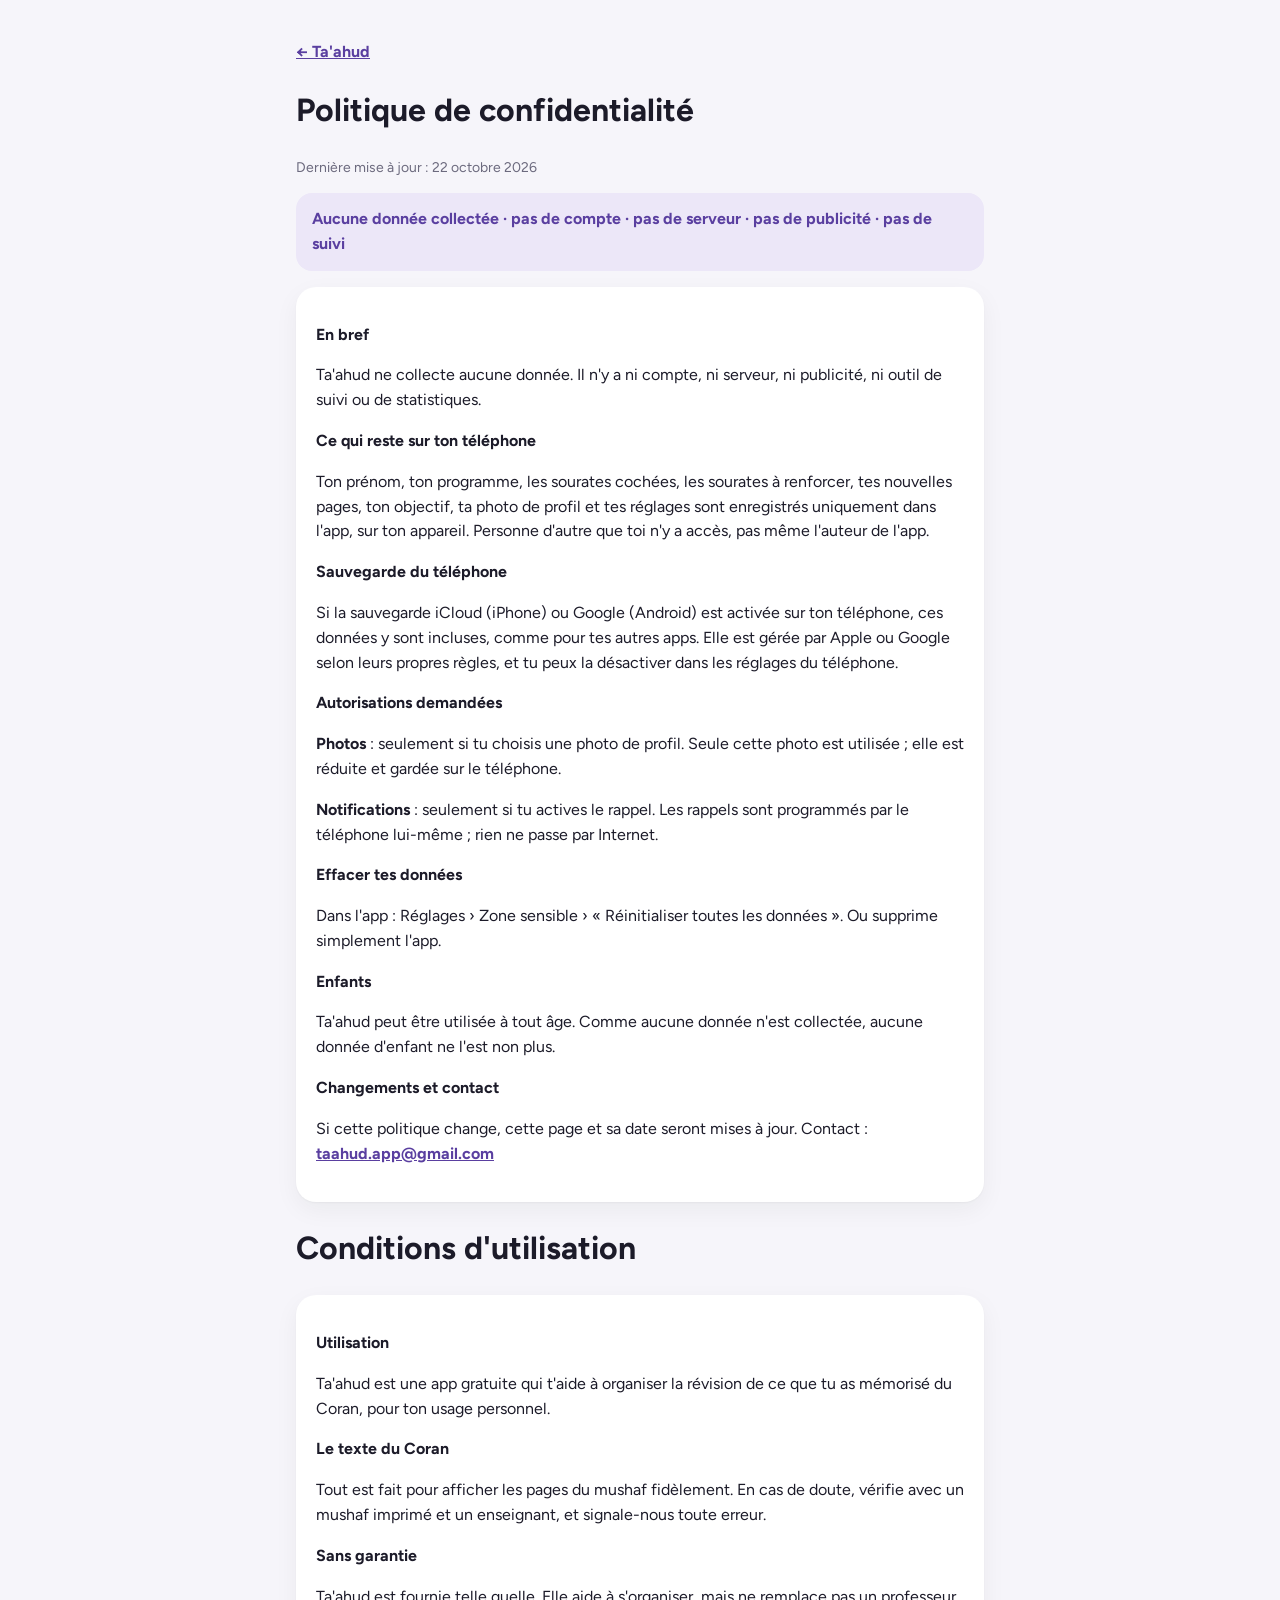
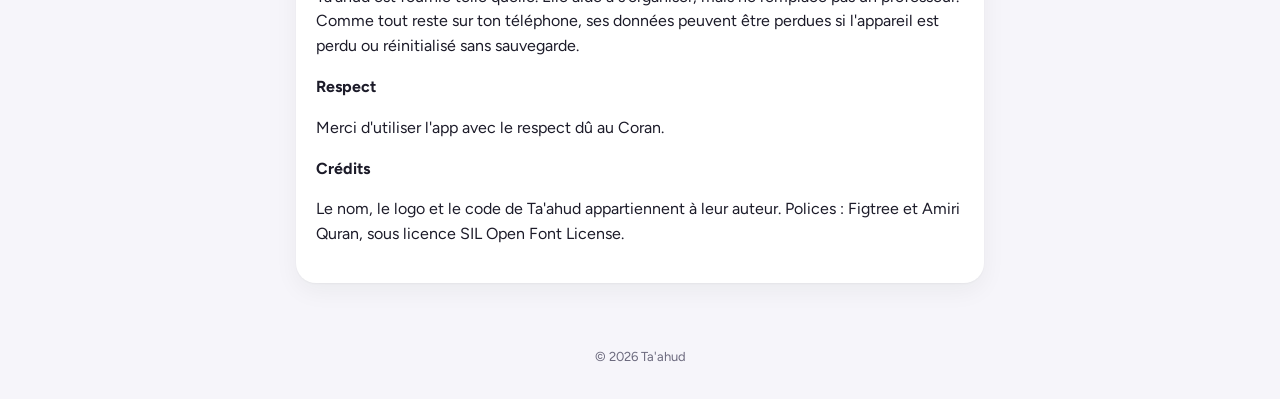
==== confidentialite.html @ e8c83689 "Create confidentialite.html" ====
<!doctype html>
<html lang="fr">
<head>
<meta charset="utf-8">
<meta name="viewport" content="width=device-width, initial-scale=1">
<title>Confidentialité – Ta'ahud</title>
<link rel="icon" href="data:image/svg+xml,%3Csvg%20width%3D%2264%22%20height%3D%2264%22%20viewBox%3D%220%200%201024%201024%22%3E%3Cdefs%3E%3ClinearGradient%20id%3D%22g%22%20x1%3D%220%22%20y1%3D%220%22%20x2%3D%221%22%20y2%3D%221%22%3E%3Cstop%20offset%3D%220%22%20stop-color%3D%22%230D1B33%22%2F%3E%3Cstop%20offset%3D%221%22%20stop-color%3D%22%235A3FA0%22%2F%3E%3C%2FlinearGradient%3E%3C%2Fdefs%3E%3Crect%20width%3D%221024%22%20height%3D%221024%22%20rx%3D%22224%22%20fill%3D%22url(%23g)%22%2F%3E%3Crect%20x%3D%22452%22%20y%3D%22230%22%20width%3D%22120%22%20height%3D%22110%22%20rx%3D%2240%22%20fill%3D%22%23F2C86B%22%2F%3E%3Crect%20x%3D%22362%22%20y%3D%22400%22%20width%3D%22300%22%20height%3D%22110%22%20rx%3D%2240%22%20fill%3D%22%23fff%22%20fill-opacity%3D%22.85%22%2F%3E%3Crect%20x%3D%22262%22%20y%3D%22570%22%20width%3D%22500%22%20height%3D%22110%22%20rx%3D%2240%22%20fill%3D%22%23fff%22%20fill-opacity%3D%22.65%22%2F%3E%3Crect%20x%3D%22172%22%20y%3D%22740%22%20width%3D%22680%22%20height%3D%2270%22%20rx%3D%2235%22%20fill%3D%22%23fff%22%20fill-opacity%3D%22.4%22%2F%3E%3C%2Fsvg%3E">
<link rel="preconnect" href="https://fonts.googleapis.com">
<link href="https://fonts.googleapis.com/css2?family=Figtree:wght@400;700;800&display=swap" rel="stylesheet">
<link rel="stylesheet" href="style.css">
</head>
<body>
<main>
  <p><a href="index.html">← Ta'ahud</a></p>
  <h1>Politique de confidentialité</h1>
  <p class="muted">Dernière mise à jour : 22 octobre 2026</p>
  <div class="badge">Aucune donnée collectée · pas de compte · pas de serveur · pas de publicité · pas de suivi</div>

  <div class="card">
    <h3>En bref</h3>
    <p>Ta'ahud ne collecte aucune donnée. Il n'y a ni compte, ni serveur, ni publicité, ni outil de suivi ou de statistiques.</p>
    <h3>Ce qui reste sur ton téléphone</h3>
    <p>Ton prénom, ton programme, les sourates cochées, les sourates à renforcer, tes nouvelles pages, ton objectif, ta photo de profil et tes réglages sont enregistrés uniquement dans l'app, sur ton appareil. Personne d'autre que toi n'y a accès, pas même l'auteur de l'app.</p>
    <h3>Sauvegarde du téléphone</h3>
    <p>Si la sauvegarde iCloud (iPhone) ou Google (Android) est activée sur ton téléphone, ces données y sont incluses, comme pour tes autres apps. Elle est gérée par Apple ou Google selon leurs propres règles, et tu peux la désactiver dans les réglages du téléphone.</p>
    <h3>Autorisations demandées</h3>
    <p><b>Photos</b> : seulement si tu choisis une photo de profil. Seule cette photo est utilisée ; elle est réduite et gardée sur le téléphone.</p>
    <p><b>Notifications</b> : seulement si tu actives le rappel. Les rappels sont programmés par le téléphone lui-même ; rien ne passe par Internet.</p>
    <h3>Effacer tes données</h3>
    <p>Dans l'app : Réglages › Zone sensible › « Réinitialiser toutes les données ». Ou supprime simplement l'app.</p>
    <h3>Enfants</h3>
    <p>Ta'ahud peut être utilisée à tout âge. Comme aucune donnée n'est collectée, aucune donnée d'enfant ne l'est non plus.</p>
    <h3>Changements et contact</h3>
    <p>Si cette politique change, cette page et sa date seront mises à jour. Contact : <a href="mailto:taahud.app@gmail.com">taahud.app@gmail.com</a></p>
  </div>

  <h1>Conditions d'utilisation</h1>
  <div class="card">
    <h3>Utilisation</h3>
    <p>Ta'ahud est une app gratuite qui t'aide à organiser la révision de ce que tu as mémorisé du Coran, pour ton usage personnel.</p>
    <h3>Le texte du Coran</h3>
    <p>Tout est fait pour afficher les pages du mushaf fidèlement. En cas de doute, vérifie avec un mushaf imprimé et un enseignant, et signale-nous toute erreur.</p>
    <h3>Sans garantie</h3>
    <p>Ta'ahud est fournie telle quelle. Elle aide à s'organiser, mais ne remplace pas un professeur. Comme tout reste sur ton téléphone, ses données peuvent être perdues si l'appareil est perdu ou réinitialisé sans sauvegarde.</p>
    <h3>Respect</h3>
    <p>Merci d'utiliser l'app avec le respect dû au Coran.</p>
    <h3>Crédits</h3>
    <p>Le nom, le logo et le code de Ta'ahud appartiennent à leur auteur. Polices : Figtree et Amiri Quran, sous licence SIL Open Font License.</p>
  </div>
</main>
<footer>© 2026 Ta'ahud</footer>
</body>
</html>
---- style.css ----
:root{--paper:#F6F5FA;--card:#fff;--ink:#1C1B29;--muted:#6C6A7E;--line:#E4E1EE;--acc:#5A3FA0;--acc-soft:#ECE7F8;--gold:#F2C86B}
@media (prefers-color-scheme:dark){:root{--paper:#100F17;--card:#1B1A26;--ink:#ECEBF3;--muted:#9C99AE;--line:#2D2B3B;--acc:#B6A2F2;--acc-soft:#2C2547}}
*{box-sizing:border-box}
body{margin:0;background:var(--paper);color:var(--ink);font-family:Figtree,system-ui,-apple-system,"Segoe UI",sans-serif;font-size:16px;line-height:1.55}
.hero{background:linear-gradient(135deg,#0D1B33,#5A3FA0);color:#fff;padding:48px 20px 40px;text-align:center}
.hero svg{width:96px;height:96px;border-radius:22px;box-shadow:0 14px 30px -12px rgba(0,0,0,.5)}
.hero h1{font-size:34px;margin:14px 0 2px;letter-spacing:-.02em}
.hero .ar{font-family:"Amiri Quran","Amiri",serif;font-size:26px;opacity:.9}
.hero p{margin:10px auto 0;max-width:520px;opacity:.9}
main{max-width:720px;margin:0 auto;padding:24px 16px 48px}
.card{background:var(--card);border-radius:20px;padding:20px;margin-bottom:16px;box-shadow:0 1px 2px rgba(20,30,25,.04),0 8px 24px rgba(20,30,25,.05)}
h2{font-size:20px;margin:0 0 8px}
h3{font-size:16px;margin:16px 0 4px}
p,li{color:var(--ink)}
.muted{color:var(--muted);font-size:14px}
.badge{background:var(--acc-soft);color:var(--acc);border-radius:16px;padding:14px 16px;font-weight:700;margin-bottom:16px}
a{color:var(--acc);font-weight:700}
.links{display:flex;gap:10px;flex-wrap:wrap}
.links a{background:var(--acc);color:#fff;text-decoration:none;border-radius:999px;padding:10px 16px}
footer{text-align:center;color:var(--muted);font-size:13px;padding:0 16px 32px}
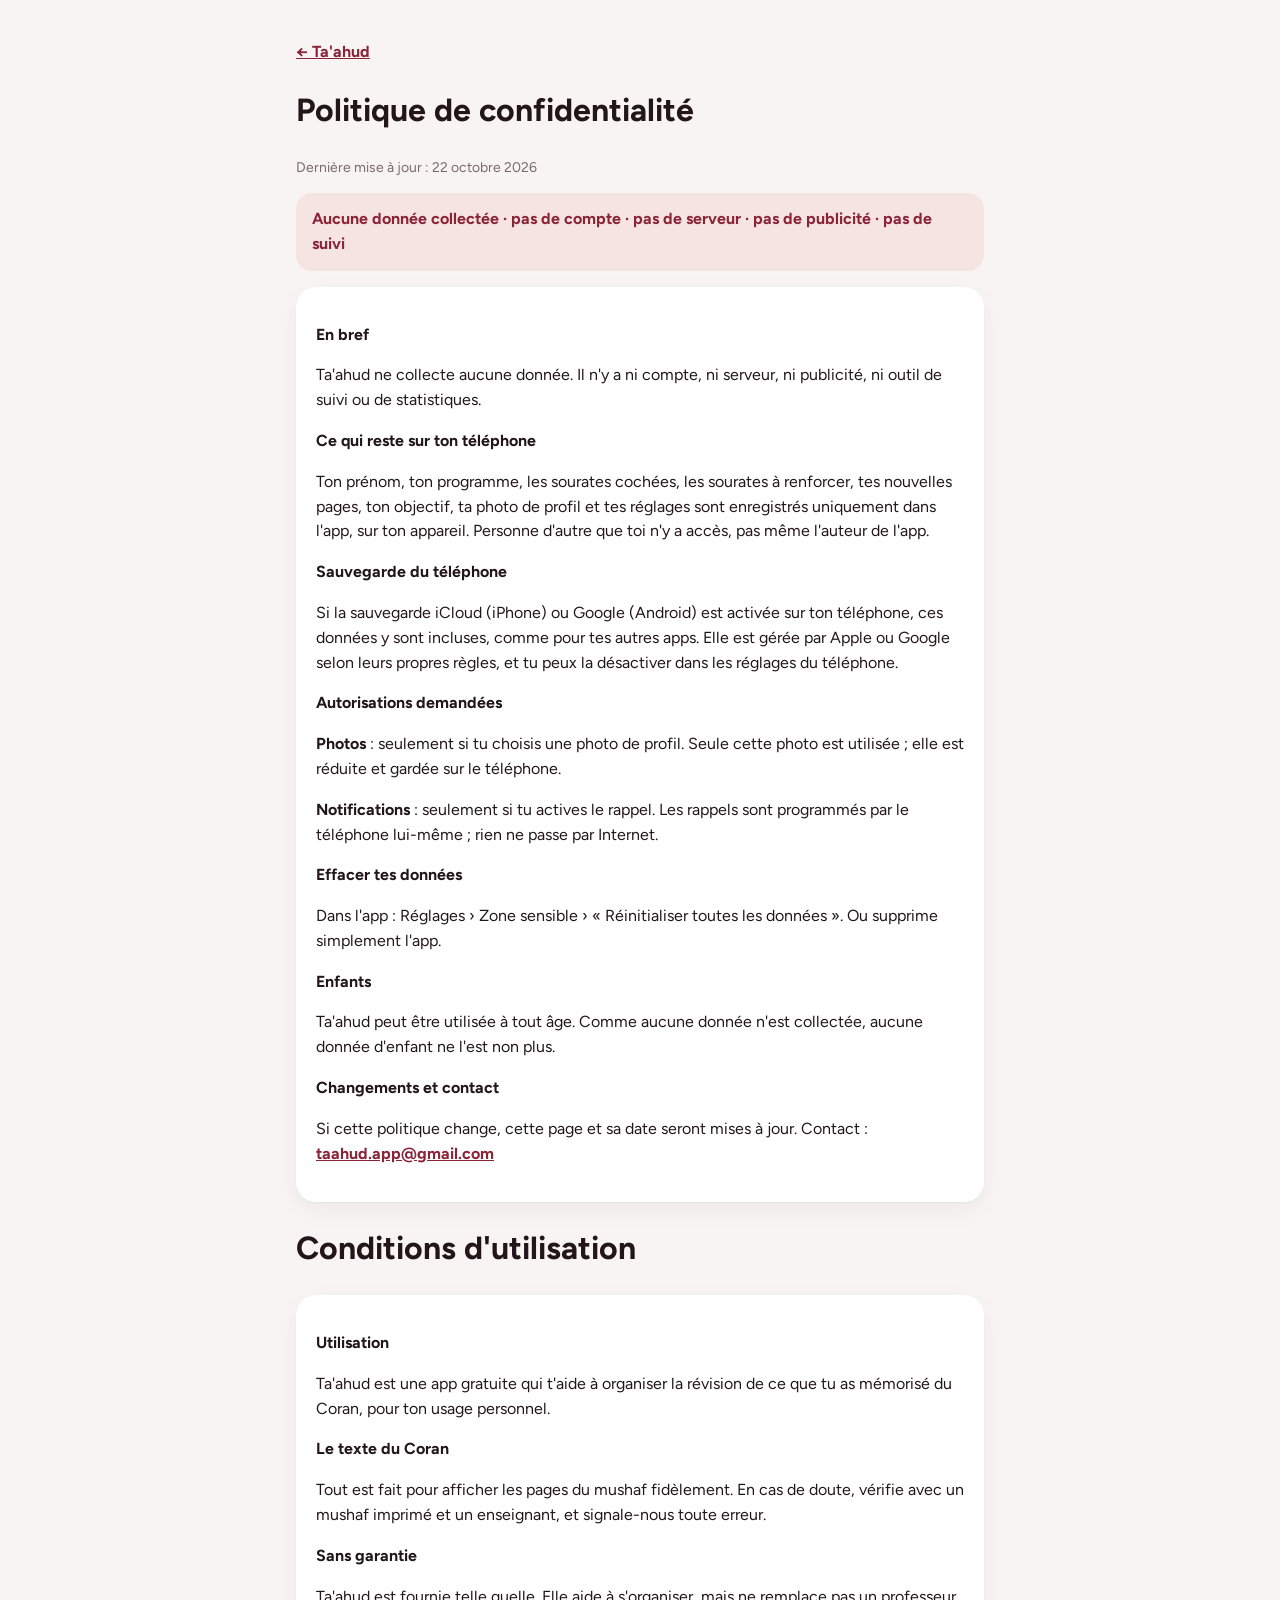
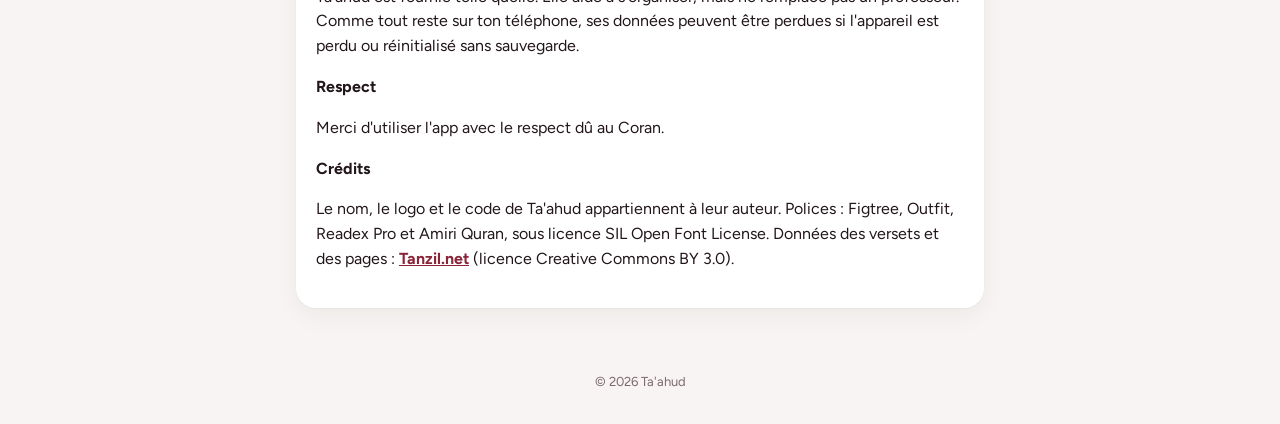
==== commit 7eca5574: "Update confidentialite.html" ====
--- a/confidentialite.html
+++ b/confidentialite.html
@@ -4,7 +4,7 @@
 <meta charset="utf-8">
 <meta name="viewport" content="width=device-width, initial-scale=1">
 <title>Confidentialité – Ta'ahud</title>
-<link rel="icon" href="data:image/svg+xml,%3Csvg%20width%3D%2264%22%20height%3D%2264%22%20viewBox%3D%220%200%201024%201024%22%3E%3Cdefs%3E%3ClinearGradient%20id%3D%22g%22%20x1%3D%220%22%20y1%3D%220%22%20x2%3D%221%22%20y2%3D%221%22%3E%3Cstop%20offset%3D%220%22%20stop-color%3D%22%230D1B33%22%2F%3E%3Cstop%20offset%3D%221%22%20stop-color%3D%22%235A3FA0%22%2F%3E%3C%2FlinearGradient%3E%3C%2Fdefs%3E%3Crect%20width%3D%221024%22%20height%3D%221024%22%20rx%3D%22224%22%20fill%3D%22url(%23g)%22%2F%3E%3Crect%20x%3D%22452%22%20y%3D%22230%22%20width%3D%22120%22%20height%3D%22110%22%20rx%3D%2240%22%20fill%3D%22%23F2C86B%22%2F%3E%3Crect%20x%3D%22362%22%20y%3D%22400%22%20width%3D%22300%22%20height%3D%22110%22%20rx%3D%2240%22%20fill%3D%22%23fff%22%20fill-opacity%3D%22.85%22%2F%3E%3Crect%20x%3D%22262%22%20y%3D%22570%22%20width%3D%22500%22%20height%3D%22110%22%20rx%3D%2240%22%20fill%3D%22%23fff%22%20fill-opacity%3D%22.65%22%2F%3E%3Crect%20x%3D%22172%22%20y%3D%22740%22%20width%3D%22680%22%20height%3D%2270%22%20rx%3D%2235%22%20fill%3D%22%23fff%22%20fill-opacity%3D%22.4%22%2F%3E%3C%2Fsvg%3E">
+<link rel="icon" href="data:image/svg+xml,%3Csvg%20width%3D%2264%22%20height%3D%2264%22%20viewBox%3D%220%200%201024%201024%22%3E%3Cdefs%3E%3ClinearGradient%20id%3D%22g%22%20x1%3D%220%22%20y1%3D%220%22%20x2%3D%221%22%20y2%3D%221%22%3E%3Cstop%20offset%3D%220%22%20stop-color%3D%22%236A1B2E%22%2F%3E%3Cstop%20offset%3D%221%22%20stop-color%3D%22%23D27A40%22%2F%3E%3C%2FlinearGradient%3E%3C%2Fdefs%3E%3Crect%20width%3D%221024%22%20height%3D%221024%22%20rx%3D%22224%22%20fill%3D%22url(%23g)%22%2F%3E%3Crect%20x%3D%22452%22%20y%3D%22230%22%20width%3D%22120%22%20height%3D%22110%22%20rx%3D%2240%22%20fill%3D%22%23F2C86B%22%2F%3E%3Crect%20x%3D%22362%22%20y%3D%22400%22%20width%3D%22300%22%20height%3D%22110%22%20rx%3D%2240%22%20fill%3D%22%23fff%22%20fill-opacity%3D%22.85%22%2F%3E%3Crect%20x%3D%22262%22%20y%3D%22570%22%20width%3D%22500%22%20height%3D%22110%22%20rx%3D%2240%22%20fill%3D%22%23fff%22%20fill-opacity%3D%22.65%22%2F%3E%3Crect%20x%3D%22172%22%20y%3D%22740%22%20width%3D%22680%22%20height%3D%2270%22%20rx%3D%2235%22%20fill%3D%22%23fff%22%20fill-opacity%3D%22.4%22%2F%3E%3C%2Fsvg%3E">
 <link rel="preconnect" href="https://fonts.googleapis.com">
 <link href="https://fonts.googleapis.com/css2?family=Figtree:wght@400;700;800&display=swap" rel="stylesheet">
 <link rel="stylesheet" href="style.css">
@@ -45,7 +45,7 @@
     <h3>Respect</h3>
     <p>Merci d'utiliser l'app avec le respect dû au Coran.</p>
     <h3>Crédits</h3>
-    <p>Le nom, le logo et le code de Ta'ahud appartiennent à leur auteur. Polices : Figtree et Amiri Quran, sous licence SIL Open Font License.</p>
+    <p>Le nom, le logo et le code de Ta'ahud appartiennent à leur auteur. Polices : Figtree, Outfit, Readex Pro et Amiri Quran, sous licence SIL Open Font License. Données des versets et des pages : <a href="https://tanzil.net">Tanzil.net</a> (licence Creative Commons BY 3.0).</p>
   </div>
 </main>
 <footer>© 2026 Ta'ahud</footer>
--- a/style.css
+++ b/style.css
@@ -1,8 +1,8 @@
-:root{--paper:#F6F5FA;--card:#fff;--ink:#1C1B29;--muted:#6C6A7E;--line:#E4E1EE;--acc:#5A3FA0;--acc-soft:#ECE7F8;--gold:#F2C86B}
-@media (prefers-color-scheme:dark){:root{--paper:#100F17;--card:#1B1A26;--ink:#ECEBF3;--muted:#9C99AE;--line:#2D2B3B;--acc:#B6A2F2;--acc-soft:#2C2547}}
+:root{--paper:#F8F4F3;--card:#fff;--ink:#22161A;--muted:#7A6A6E;--line:#EDE3E2;--acc:#8A2438;--acc-soft:#F6E4E3;--gold:#F2C86B}
+@media (prefers-color-scheme:dark){:root{--paper:#130D0F;--card:#1E1618;--ink:#F1E9EA;--muted:#A8989B;--line:#33282A;--acc:#F09A78;--acc-soft:#3A1F22}}
 *{box-sizing:border-box}
 body{margin:0;background:var(--paper);color:var(--ink);font-family:Figtree,system-ui,-apple-system,"Segoe UI",sans-serif;font-size:16px;line-height:1.55}
-.hero{background:linear-gradient(135deg,#0D1B33,#5A3FA0);color:#fff;padding:48px 20px 40px;text-align:center}
+.hero{background:linear-gradient(135deg,#5E1528,#C4683A);color:#fff;padding:48px 20px 40px;text-align:center}
 .hero svg{width:96px;height:96px;border-radius:22px;box-shadow:0 14px 30px -12px rgba(0,0,0,.5)}
 .hero h1{font-size:34px;margin:14px 0 2px;letter-spacing:-.02em}
 .hero .ar{font-family:"Amiri Quran","Amiri",serif;font-size:26px;opacity:.9}
